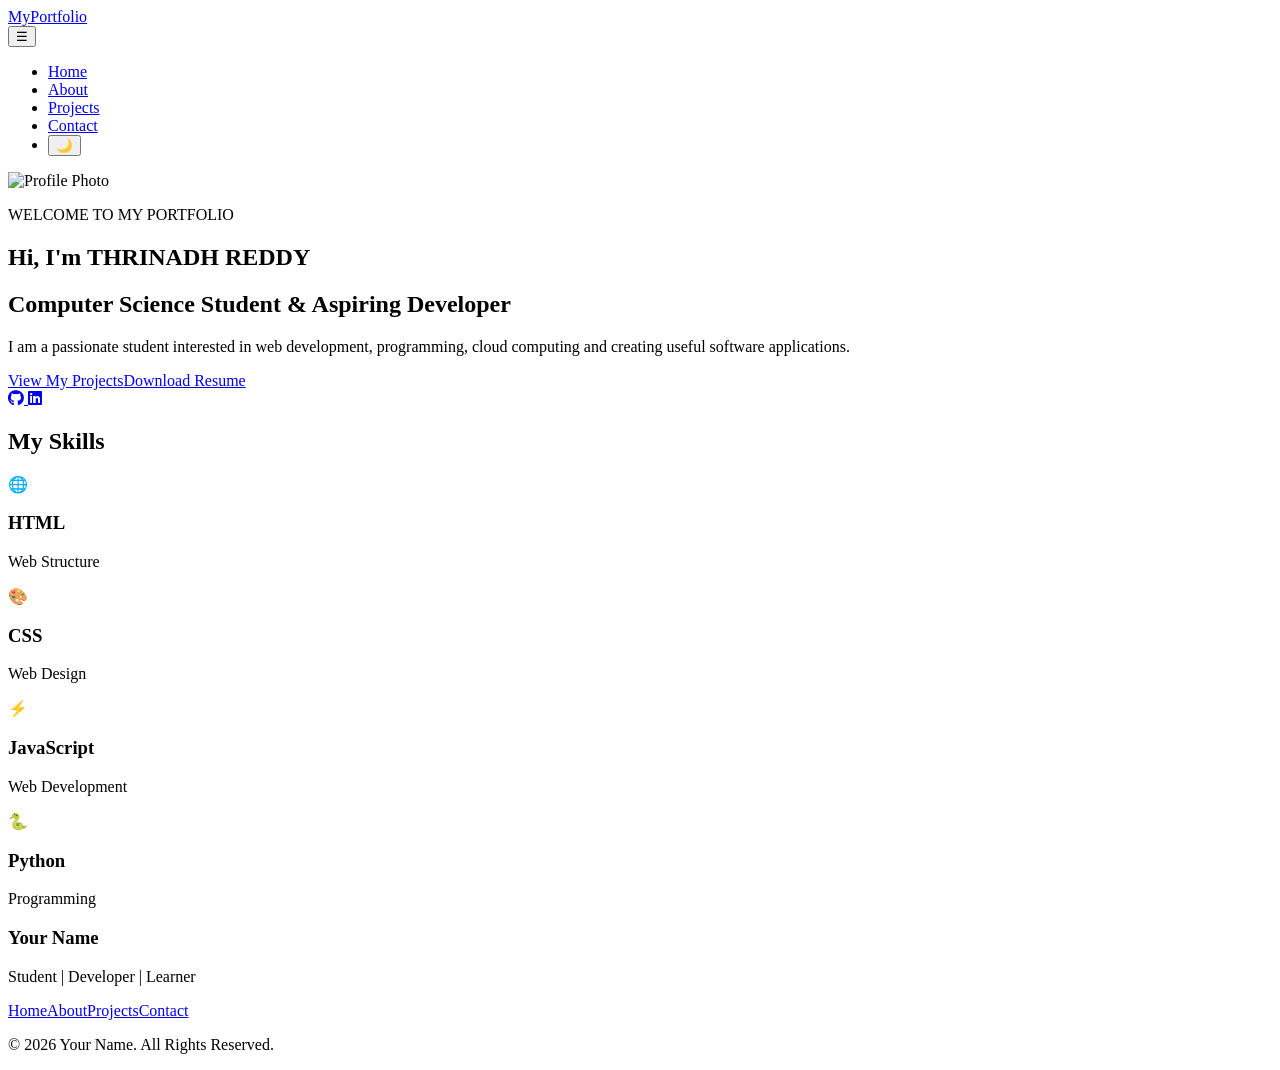
==== index.html @ 3fab8676 "Add files via upload" ====
<!DOCTYPE html>
<html lang="en">
<head>
<meta charset="UTF-8"><meta name="viewport" content="width=device-width, initial-scale=1.0">
<title>Your Name | Student Portfolio</title><link rel="stylesheet" href="css/style.css">
<link rel="stylesheet"
      href="https://cdnjs.cloudflare.com/ajax/libs/font-awesome/6.5.2/css/all.min.css">
</head>
<body>
<header><nav class="navbar"><div class="logo"><a href="index.html">MyPortfolio</a></div>
<button class="menu-btn" onclick="toggleMenu()">☰</button>
<ul class="nav-links" id="navLinks">
<li><a class="active" href="index.html">Home</a></li><li><a href="about.html">About</a></li>
<li><a href="projects.html">Projects</a></li><li><a href="contact.html">Contact</a></li>
<li><button class="theme-btn" onclick="toggleTheme()">🌙</button></li></ul></nav></header>
<main>
<section class="hero"><div class="hero-content">
<img src="images/profile.jpg.jpeg" alt="Profile Photo" class="profile-image">
<p class="small-title">WELCOME TO MY PORTFOLIO</p>
<h1>Hi, I'm <span> THRINADH REDDY</span></h1>
<h2>Computer Science Student & Aspiring Developer</h2>
<p class="hero-description">I am a passionate student interested in web development, programming, cloud computing and creating useful software applications.</p>
<div class="hero-buttons"><a href="projects.html" class="btn primary-btn">View My Projects</a><a href="c:\Users\thrin\AppData\Local\Packages\5319275A.WhatsAppDesktop_cv1g1gvanyjgm\LocalState\sessions\506C8AACAC531C685E40844C2E187B420D65B057\transfers\2026-33\Thrinadh Reddy resume.docx" download class="btn secondary-btn">Download Resume</a></div>
<div class="social-links">    <!-- GitHub Logo -->
    <a href="https://github.com/trinadh2806k-debug"
       target="_blank"
       rel="noopener noreferrer"
       aria-label="GitHub">
        <i class="fa-brands fa-github"></i>
    </a>

    <!-- LinkedIn Logo -->
    <a href="https://www.linkedin.com/in/kotha-thrinadh-reddy-b94a24354?utm_source=share_via&utm_content=profile&utm_medium=member_android"
       target="_blank"
       rel="noopener noreferrer"
       aria-label="LinkedIn">
        <i class="fa-brands fa-linkedin"></i>
    </a>

</div></section>
<section class="quick-section"><div class="container"><h2 class="section-title">My <span>Skills</span></h2>
<div class="skills-grid"><div class="skill-card"><div class="skill-icon">🌐</div><h3>HTML</h3><p>Web Structure</p></div>
<div class="skill-card"><div class="skill-icon">🎨</div><h3>CSS</h3><p>Web Design</p></div>
<div class="skill-card"><div class="skill-icon">⚡</div><h3>JavaScript</h3><p>Web Development</p></div>
<div class="skill-card"><div class="skill-icon">🐍</div><h3>Python</h3><p>Programming</p></div></div></div></section>
</main>
<footer><div class="footer-content"><h3>Your Name</h3><p>Student | Developer | Learner</p>
<div class="footer-links"><a href="index.html">Home</a><a href="about.html">About</a><a href="projects.html">Projects</a><a href="contact.html">Contact</a></div>
<p class="copyright">© 2026 Your Name. All Rights Reserved.</p></div></footer>
<script src="js/script.js"></script></body></html>
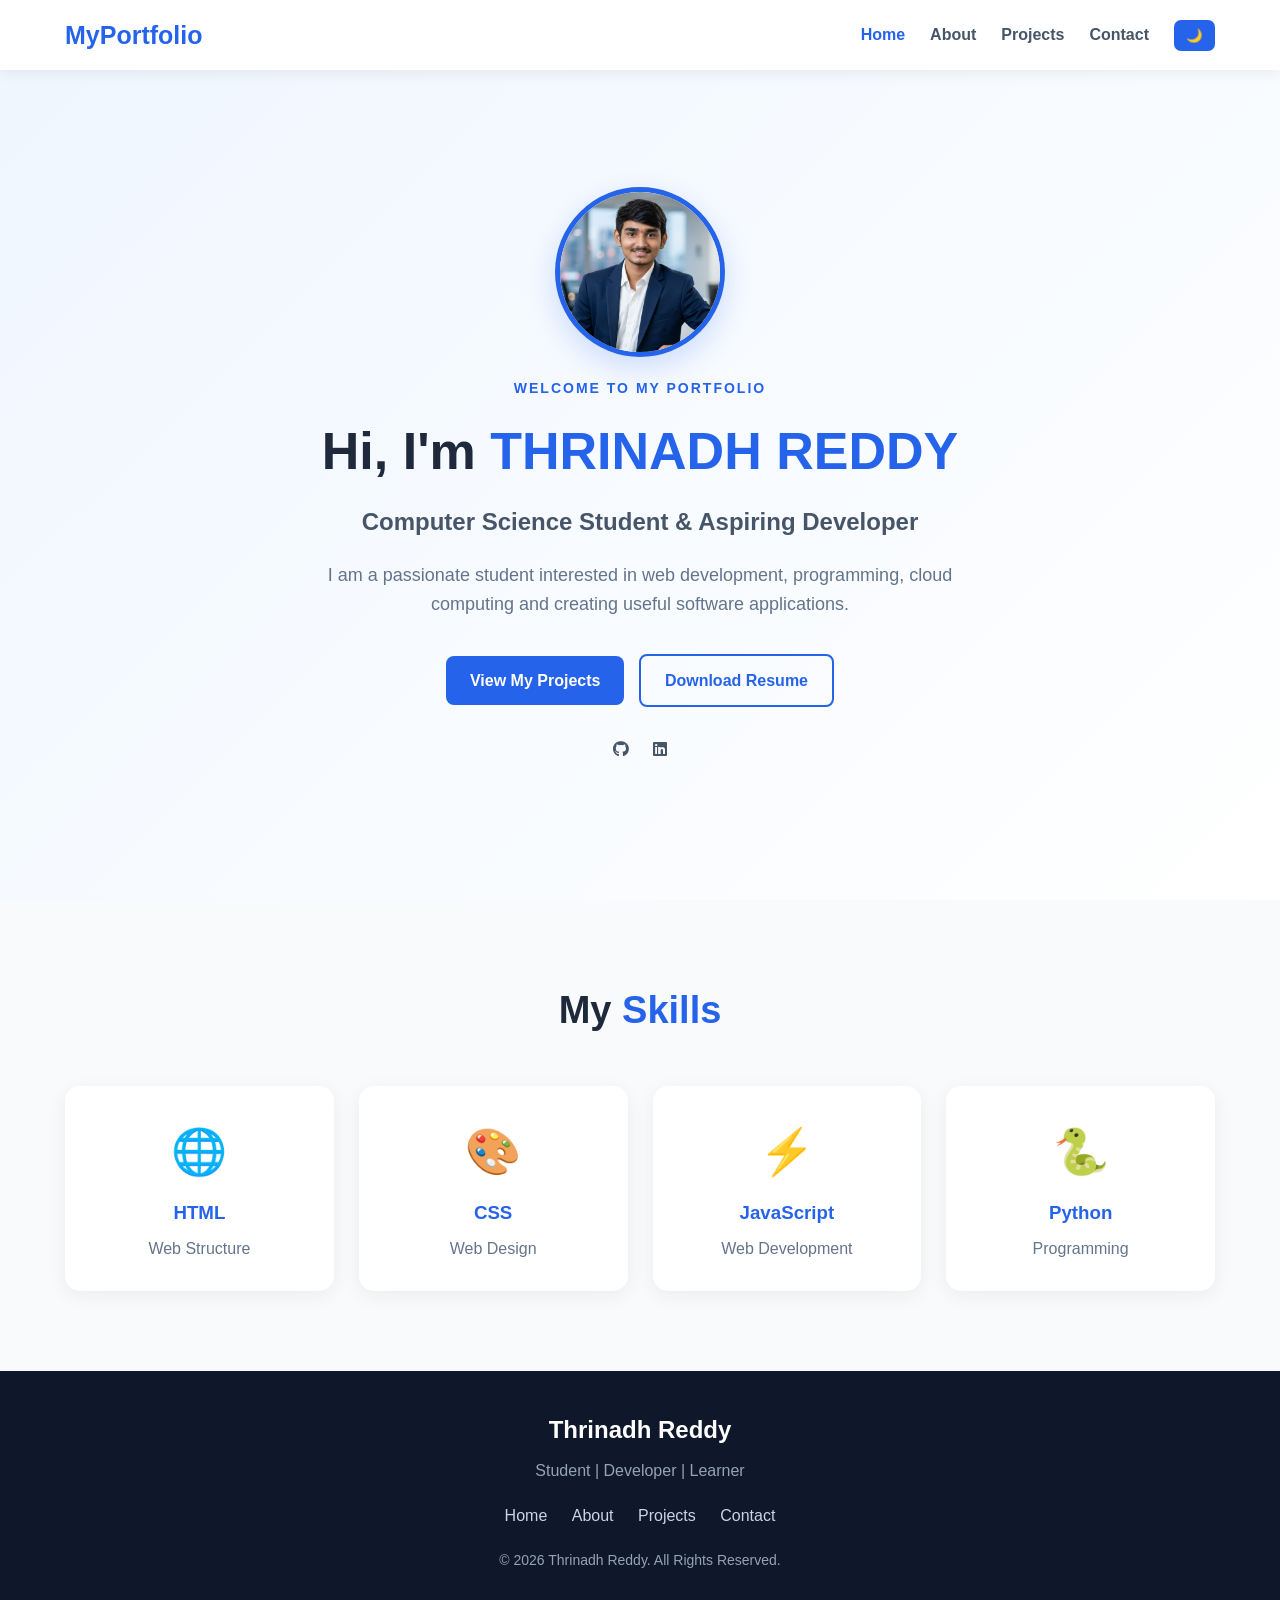
==== commit 27a8749e: "Update index.html" ====
--- a/index.html
+++ b/index.html
@@ -1,50 +1,286 @@
 <!DOCTYPE html>
 <html lang="en">
+
 <head>
-<meta charset="UTF-8"><meta name="viewport" content="width=device-width, initial-scale=1.0">
-<title>Your Name | Student Portfolio</title><link rel="stylesheet" href="css/style.css">
-<link rel="stylesheet"
-      href="https://cdnjs.cloudflare.com/ajax/libs/font-awesome/6.5.2/css/all.min.css">
+    <meta charset="UTF-8">
+    <meta name="viewport" content="width=device-width, initial-scale=1.0">
+
+    <title>Thrinadh Reddy | Student Portfolio</title>
+
+    <!-- CSS -->
+    <link rel="stylesheet" href="style.css">
+
+    <!-- Font Awesome -->
+    <link rel="stylesheet"
+          href="https://cdnjs.cloudflare.com/ajax/libs/font-awesome/6.5.2/css/all.min.css">
 </head>
+
 <body>
-<header><nav class="navbar"><div class="logo"><a href="index.html">MyPortfolio</a></div>
-<button class="menu-btn" onclick="toggleMenu()">☰</button>
-<ul class="nav-links" id="navLinks">
-<li><a class="active" href="index.html">Home</a></li><li><a href="about.html">About</a></li>
-<li><a href="projects.html">Projects</a></li><li><a href="contact.html">Contact</a></li>
-<li><button class="theme-btn" onclick="toggleTheme()">🌙</button></li></ul></nav></header>
-<main>
-<section class="hero"><div class="hero-content">
-<img src="images/profile.jpg.jpeg" alt="Profile Photo" class="profile-image">
-<p class="small-title">WELCOME TO MY PORTFOLIO</p>
-<h1>Hi, I'm <span> THRINADH REDDY</span></h1>
-<h2>Computer Science Student & Aspiring Developer</h2>
-<p class="hero-description">I am a passionate student interested in web development, programming, cloud computing and creating useful software applications.</p>
-<div class="hero-buttons"><a href="projects.html" class="btn primary-btn">View My Projects</a><a href="c:\Users\thrin\AppData\Local\Packages\5319275A.WhatsAppDesktop_cv1g1gvanyjgm\LocalState\sessions\506C8AACAC531C685E40844C2E187B420D65B057\transfers\2026-33\Thrinadh Reddy resume.docx" download class="btn secondary-btn">Download Resume</a></div>
-<div class="social-links">    <!-- GitHub Logo -->
-    <a href="https://github.com/trinadh2806k-debug"
-       target="_blank"
-       rel="noopener noreferrer"
-       aria-label="GitHub">
-        <i class="fa-brands fa-github"></i>
-    </a>
-
-    <!-- LinkedIn Logo -->
-    <a href="https://www.linkedin.com/in/kotha-thrinadh-reddy-b94a24354?utm_source=share_via&utm_content=profile&utm_medium=member_android"
-       target="_blank"
-       rel="noopener noreferrer"
-       aria-label="LinkedIn">
-        <i class="fa-brands fa-linkedin"></i>
-    </a>
-
-</div></section>
-<section class="quick-section"><div class="container"><h2 class="section-title">My <span>Skills</span></h2>
-<div class="skills-grid"><div class="skill-card"><div class="skill-icon">🌐</div><h3>HTML</h3><p>Web Structure</p></div>
-<div class="skill-card"><div class="skill-icon">🎨</div><h3>CSS</h3><p>Web Design</p></div>
-<div class="skill-card"><div class="skill-icon">⚡</div><h3>JavaScript</h3><p>Web Development</p></div>
-<div class="skill-card"><div class="skill-icon">🐍</div><h3>Python</h3><p>Programming</p></div></div></div></section>
-</main>
-<footer><div class="footer-content"><h3>Your Name</h3><p>Student | Developer | Learner</p>
-<div class="footer-links"><a href="index.html">Home</a><a href="about.html">About</a><a href="projects.html">Projects</a><a href="contact.html">Contact</a></div>
-<p class="copyright">© 2026 Your Name. All Rights Reserved.</p></div></footer>
-<script src="js/script.js"></script></body></html>+
+    <!-- ================= HEADER ================= -->
+
+    <header>
+        <nav class="navbar">
+
+            <div class="logo">
+                <a href="index.html">MyPortfolio</a>
+            </div>
+
+            <button class="menu-btn" onclick="toggleMenu()">☰</button>
+
+            <ul class="nav-links" id="navLinks">
+
+                <li>
+                    <a class="active" href="index.html">Home</a>
+                </li>
+
+                <li>
+                    <a href="about.html">About</a>
+                </li>
+
+                <li>
+                    <a href="projects.html">Projects</a>
+                </li>
+
+                <li>
+                    <a href="contact.html">Contact</a>
+                </li>
+
+                <li>
+                    <button class="theme-btn" onclick="toggleTheme()">
+                        🌙
+                    </button>
+                </li>
+
+            </ul>
+
+        </nav>
+    </header>
+
+
+    <!-- ================= MAIN ================= -->
+
+    <main>
+
+        <!-- HERO SECTION -->
+
+        <section class="hero">
+
+            <div class="hero-content">
+
+                <!-- Profile Image -->
+                <img src="profile.jpg.jpeg"
+                     alt="Profile Photo"
+                     class="profile-image">
+
+                <p class="small-title">
+                    WELCOME TO MY PORTFOLIO
+                </p>
+
+                <h1>
+                    Hi, I'm <span>THRINADH REDDY</span>
+                </h1>
+
+                <h2>
+                    Computer Science Student & Aspiring Developer
+                </h2>
+
+                <p class="hero-description">
+                    I am a passionate student interested in web development,
+                    programming, cloud computing and creating useful
+                    software applications.
+                </p>
+
+
+                <!-- Buttons -->
+
+                <div class="hero-buttons">
+
+                    <a href="projects.html"
+                       class="btn primary-btn">
+                        View My Projects
+                    </a>
+
+                    <a href="resume"
+                       class="btn secondary-btn"
+                       download>
+                        Download Resume
+                    </a>
+
+                </div>
+
+
+                <!-- Social Links -->
+
+                <div class="social-links">
+
+                    <!-- GitHub -->
+
+                    <a href="https://github.com/trinadh2806k-debug"
+                       target="_blank"
+                       rel="noopener noreferrer"
+                       aria-label="GitHub">
+
+                        <i class="fa-brands fa-github"></i>
+
+                    </a>
+
+
+                    <!-- LinkedIn -->
+
+                    <a href="https://www.linkedin.com/in/kotha-thrinadh-reddy-b94a24354/"
+                       target="_blank"
+                       rel="noopener noreferrer"
+                       aria-label="LinkedIn">
+
+                        <i class="fa-brands fa-linkedin"></i>
+
+                    </a>
+
+                </div>
+
+            </div>
+
+        </section>
+
+
+        <!-- ================= SKILLS ================= -->
+
+        <section class="quick-section">
+
+            <div class="container">
+
+                <h2 class="section-title">
+                    My <span>Skills</span>
+                </h2>
+
+
+                <div class="skills-grid">
+
+                    <!-- HTML -->
+
+                    <div class="skill-card">
+
+                        <div class="skill-icon">
+                            🌐
+                        </div>
+
+                        <h3>HTML</h3>
+
+                        <p>
+                            Web Structure
+                        </p>
+
+                    </div>
+
+
+                    <!-- CSS -->
+
+                    <div class="skill-card">
+
+                        <div class="skill-icon">
+                            🎨
+                        </div>
+
+                        <h3>CSS</h3>
+
+                        <p>
+                            Web Design
+                        </p>
+
+                    </div>
+
+
+                    <!-- JavaScript -->
+
+                    <div class="skill-card">
+
+                        <div class="skill-icon">
+                            ⚡
+                        </div>
+
+                        <h3>JavaScript</h3>
+
+                        <p>
+                            Web Development
+                        </p>
+
+                    </div>
+
+
+                    <!-- Python -->
+
+                    <div class="skill-card">
+
+                        <div class="skill-icon">
+                            🐍
+                        </div>
+
+                        <h3>Python</h3>
+
+                        <p>
+                            Programming
+                        </p>
+
+                    </div>
+
+                </div>
+
+            </div>
+
+        </section>
+
+    </main>
+
+
+    <!-- ================= FOOTER ================= -->
+
+    <footer>
+
+        <div class="footer-content">
+
+            <h3>
+                Thrinadh Reddy
+            </h3>
+
+            <p>
+                Student | Developer | Learner
+            </p>
+
+
+            <div class="footer-links">
+
+                <a href="index.html">
+                    Home
+                </a>
+
+                <a href="about.html">
+                    About
+                </a>
+
+                <a href="projects.html">
+                    Projects
+                </a>
+
+                <a href="contact.html">
+                    Contact
+                </a>
+
+            </div>
+
+
+            <p class="copyright">
+                © 2026 Thrinadh Reddy. All Rights Reserved.
+            </p>
+
+        </div>
+
+    </footer>
+
+
+    <!-- JavaScript -->
+    <script src="script.js"></script>
+
+</body>
+
+</html>
--- a/style.css
+++ b/style.css
@@ -0,0 +1,709 @@
+/* ================================
+   RESET
+================================ */
+
+* {
+    margin: 0;
+    padding: 0;
+    box-sizing: border-box;
+}
+
+html {
+    scroll-behavior: smooth;
+}
+
+body {
+    font-family: Arial, Helvetica, sans-serif;
+    background: #f8fafc;
+    color: #1e293b;
+    line-height: 1.6;
+}
+
+a {
+    text-decoration: none;
+    color: inherit;
+}
+
+img {
+    max-width: 100%;
+    display: block;
+}
+
+/* ================================
+   COMMON
+================================ */
+
+.container {
+    width: 90%;
+    max-width: 1150px;
+    margin: auto;
+}
+
+section {
+    padding: 80px 0;
+}
+
+.section-title {
+    text-align: center;
+    font-size: 38px;
+    margin-bottom: 45px;
+}
+
+.section-title span,
+.hero h1 span,
+.page-header h1 span {
+    color: #2563eb;
+}
+
+/* ================================
+   HEADER
+================================ */
+
+header {
+    position: fixed;
+    top: 0;
+    left: 0;
+    width: 100%;
+    z-index: 1000;
+    background: rgba(255, 255, 255, 0.95);
+    box-shadow: 0 2px 15px rgba(0, 0, 0, 0.08);
+    backdrop-filter: blur(10px);
+}
+
+.navbar {
+    width: 90%;
+    max-width: 1150px;
+    height: 70px;
+    margin: auto;
+
+    display: flex;
+    align-items: center;
+    justify-content: space-between;
+}
+
+.logo a {
+    font-size: 25px;
+    font-weight: 800;
+    color: #2563eb;
+}
+
+.nav-links {
+    display: flex;
+    align-items: center;
+    gap: 25px;
+    list-style: none;
+}
+
+.nav-links a {
+    color: #475569;
+    font-weight: 600;
+}
+
+.nav-links a:hover,
+.nav-links a.active {
+    color: #2563eb;
+}
+
+.menu-btn {
+    display: none;
+    border: none;
+    background: none;
+    font-size: 28px;
+    cursor: pointer;
+}
+
+.theme-btn {
+    border: none;
+    background: #2563eb;
+    color: white;
+    padding: 8px 12px;
+    border-radius: 7px;
+    cursor: pointer;
+}
+
+/* ================================
+   BUTTONS
+================================ */
+
+.btn {
+    display: inline-block;
+    padding: 12px 24px;
+    border-radius: 8px;
+    font-weight: bold;
+    margin: 5px;
+    cursor: pointer;
+    transition: 0.3s;
+}
+
+.primary-btn {
+    background: #2563eb;
+    color: white;
+}
+
+.primary-btn:hover {
+    background: #1d4ed8;
+    transform: translateY(-3px);
+}
+
+.secondary-btn {
+    color: #2563eb;
+    border: 2px solid #2563eb;
+}
+
+.secondary-btn:hover {
+    background: #2563eb;
+    color: white;
+}
+
+/* ================================
+   HERO
+================================ */
+
+.hero {
+    min-height: 100vh;
+    display: flex;
+    justify-content: center;
+    align-items: center;
+
+    text-align: center;
+
+    padding: 120px 20px 70px;
+
+    background: linear-gradient(
+        135deg,
+        #eff6ff,
+        #ffffff
+    );
+}
+
+.hero-content {
+    max-width: 850px;
+    margin: auto;
+}
+
+.profile-image {
+    width: 170px;
+    height: 170px;
+
+    object-fit: cover;
+
+    border-radius: 50%;
+
+    border: 5px solid #2563eb;
+
+    box-shadow:
+        0 10px 30px rgba(37, 99, 235, 0.2);
+
+    margin: 0 auto 20px;
+}
+
+.small-title {
+    color: #2563eb;
+    font-weight: bold;
+    letter-spacing: 2px;
+    font-size: 14px;
+    margin-bottom: 10px;
+    text-transform: uppercase;
+}
+
+.hero h1 {
+    font-size: 52px;
+    margin-bottom: 10px;
+}
+
+.hero h2 {
+    color: #475569;
+    font-size: 24px;
+    margin-bottom: 20px;
+}
+
+.hero-description {
+    max-width: 700px;
+    margin: auto;
+    color: #64748b;
+    font-size: 18px;
+}
+
+.hero-buttons {
+    margin-top: 30px;
+}
+
+.social-links {
+    margin-top: 25px;
+}
+
+.social-links a {
+    color: #475569;
+    font-weight: 600;
+    margin: 0 10px;
+}
+
+.social-links a:hover {
+    color: #2563eb;
+}
+
+/* ================================
+   SKILLS
+================================ */
+
+.skills-grid {
+    display: grid;
+    grid-template-columns: repeat(4, 1fr);
+    gap: 25px;
+}
+
+.skill-card {
+    text-align: center;
+
+    padding: 30px 20px;
+
+    background: white;
+
+    border-radius: 15px;
+
+    box-shadow:
+        0 5px 20px rgba(0, 0, 0, 0.06);
+
+    transition: 0.3s;
+}
+
+.skill-card:hover {
+    transform: translateY(-8px);
+}
+
+.skill-icon {
+    font-size: 45px;
+    margin-bottom: 10px;
+}
+
+.skill-card h3 {
+    color: #2563eb;
+    margin-bottom: 8px;
+}
+
+.skill-card p {
+    color: #64748b;
+}
+
+/* ================================
+   ABOUT
+================================ */
+
+.about-section {
+    background: white;
+}
+
+.about-grid {
+    display: grid;
+    grid-template-columns: 1fr 1.3fr;
+    gap: 60px;
+    align-items: center;
+}
+
+.about-image img {
+    width: 100%;
+    max-width: 400px;
+    margin: auto;
+
+    border-radius: 20px;
+
+    box-shadow:
+        0 15px 40px rgba(0, 0, 0, 0.12);
+}
+
+.about-text h2 {
+    font-size: 35px;
+    margin-bottom: 20px;
+}
+
+.about-text p {
+    color: #64748b;
+    margin-bottom: 15px;
+}
+
+/* ================================
+   EDUCATION
+================================ */
+
+.education-section {
+    background: #eff6ff;
+}
+
+.timeline {
+    max-width: 800px;
+    margin: auto;
+}
+
+.timeline-item {
+    background: white;
+
+    padding: 25px;
+
+    margin-bottom: 25px;
+
+    border-left: 5px solid #2563eb;
+
+    border-radius: 10px;
+
+    box-shadow:
+        0 5px 20px rgba(0, 0, 0, 0.06);
+}
+
+.timeline-year {
+    display: inline-block;
+
+    background: #2563eb;
+    color: white;
+
+    padding: 5px 12px;
+
+    border-radius: 20px;
+
+    font-size: 13px;
+    font-weight: 600;
+
+    margin-bottom: 10px;
+}
+
+.timeline-item h3 {
+    color: #2563eb;
+}
+
+.timeline-item p {
+    color: #64748b;
+}
+
+/* ================================
+   PROJECTS
+================================ */
+
+.projects-section {
+    background: white;
+}
+
+.projects-grid {
+    display: grid;
+    grid-template-columns: repeat(2, 1fr);
+    gap: 30px;
+}
+
+.project-card {
+    background: white;
+
+    border-radius: 15px;
+
+    overflow: hidden;
+
+    box-shadow:
+        0 5px 25px rgba(0, 0, 0, 0.08);
+
+    transition: 0.3s;
+}
+
+.project-card:hover {
+    transform: translateY(-8px);
+}
+
+.project-image {
+    height: 210px;
+
+    display: flex;
+    align-items: center;
+    justify-content: center;
+
+    font-size: 70px;
+    color: white;
+}
+
+.cloud {
+    background: linear-gradient(135deg, #2563eb, #7c3aed);
+}
+
+.photo {
+    background: linear-gradient(135deg, #ec4899, #8b5cf6);
+}
+
+.attendance {
+    background: linear-gradient(135deg, #0891b2, #2563eb);
+}
+
+.chat {
+    background: linear-gradient(135deg, #059669, #0d9488);
+}
+
+.blood {
+    background: linear-gradient(135deg, #dc2626, #f97316);
+}
+
+.portfolio {
+    background: linear-gradient(135deg, #475569, #1e293b);
+}
+
+.project-content {
+    padding: 28px;
+}
+
+.project-category {
+    color: #2563eb;
+    font-size: 13px;
+    font-weight: bold;
+    text-transform: uppercase;
+}
+
+.project-content h2 {
+    margin: 10px 0;
+    font-size: 22px;
+}
+
+.project-content p {
+    color: #64748b;
+}
+
+.tech-tags {
+    display: flex;
+    flex-wrap: wrap;
+    gap: 8px;
+    margin: 20px 0;
+}
+
+.tech-tags span {
+    background: #eff6ff;
+    color: #2563eb;
+
+    padding: 5px 10px;
+
+    border-radius: 20px;
+
+    font-size: 12px;
+    font-weight: 600;
+}
+
+.project-btn {
+    color: #2563eb;
+    font-weight: bold;
+}
+
+/* ================================
+   CONTACT
+================================ */
+
+.contact-section {
+    background: white;
+}
+
+.contact-grid {
+    display: grid;
+    grid-template-columns: 1fr 1fr;
+    gap: 60px;
+}
+
+.contact-info h2 {
+    font-size: 38px;
+    margin-bottom: 15px;
+}
+
+.contact-info > p {
+    color: #64748b;
+}
+
+.contact-item {
+    display: flex;
+    gap: 15px;
+    align-items: center;
+    margin-bottom: 20px;
+}
+
+.contact-icon {
+    width: 50px;
+    height: 50px;
+
+    display: flex;
+    align-items: center;
+    justify-content: center;
+
+    background: #eff6ff;
+    color: #2563eb;
+
+    border-radius: 10px;
+
+    font-size: 22px;
+}
+
+.contact-item h3 {
+    color: #2563eb;
+}
+
+.contact-item p,
+.contact-item a {
+    color: #64748b;
+}
+
+.contact-form-container {
+    background: #f8fafc;
+
+    padding: 30px;
+
+    border-radius: 15px;
+
+    box-shadow:
+        0 2px 15px rgba(0, 0, 0, 0.08);
+}
+
+.form-group {
+    margin-bottom: 20px;
+}
+
+.form-group label {
+    display: block;
+    margin-bottom: 7px;
+    font-weight: bold;
+}
+
+.form-group input,
+.form-group textarea {
+    width: 100%;
+
+    padding: 13px;
+
+    border: 1px solid #cbd5e1;
+
+    border-radius: 8px;
+
+    font-size: 15px;
+
+    outline: none;
+}
+
+.form-group input:focus,
+.form-group textarea:focus {
+    border-color: #2563eb;
+
+    box-shadow:
+        0 0 0 3px rgba(37, 99, 235, 0.15);
+}
+
+.form-group textarea {
+    height: 140px;
+    resize: vertical;
+}
+
+/* ================================
+   FOOTER
+================================ */
+
+footer {
+    background: #0f172a;
+    color: white;
+
+    text-align: center;
+
+    padding: 40px 20px;
+}
+
+.footer-content h3 {
+    font-size: 24px;
+}
+
+.footer-content p {
+    color: #94a3b8;
+    margin: 8px 0;
+}
+
+.footer-links {
+    margin: 20px 0;
+}
+
+.footer-links a {
+    color: #cbd5e1;
+    margin: 0 10px;
+}
+
+.footer-links a:hover {
+    color: white;
+}
+
+.copyright {
+    font-size: 14px;
+    color: #64748b;
+}
+
+/* ================================
+   MOBILE
+================================ */
+
+@media (max-width: 900px) {
+
+    .skills-grid {
+        grid-template-columns: repeat(2, 1fr);
+    }
+
+    .about-grid,
+    .contact-grid {
+        grid-template-columns: 1fr;
+    }
+
+    .projects-grid {
+        grid-template-columns: 1fr;
+    }
+}
+
+@media (max-width: 700px) {
+
+    .menu-btn {
+        display: block;
+    }
+
+    .nav-links {
+        position: absolute;
+
+        top: 70px;
+        left: 0;
+
+        width: 100%;
+
+        display: none;
+
+        flex-direction: column;
+
+        padding: 25px;
+
+        background: white;
+
+        box-shadow:
+            0 10px 20px rgba(0, 0, 0, 0.08);
+    }
+
+    .nav-links.show {
+        display: flex;
+    }
+
+    .hero h1 {
+        font-size: 38px;
+    }
+
+    .hero h2 {
+        font-size: 20px;
+    }
+
+    .skills-grid {
+        grid-template-columns: 1fr;
+    }
+
+    section {
+        padding: 70px 0;
+    }
+}
+
+@media (max-width: 450px) {
+
+    .hero-buttons .btn {
+        display: block;
+        margin: 10px auto;
+        max-width: 250px;
+    }
+
+    .social-links a {
+        display: inline-block;
+        margin: 5px;
+    }
+}
